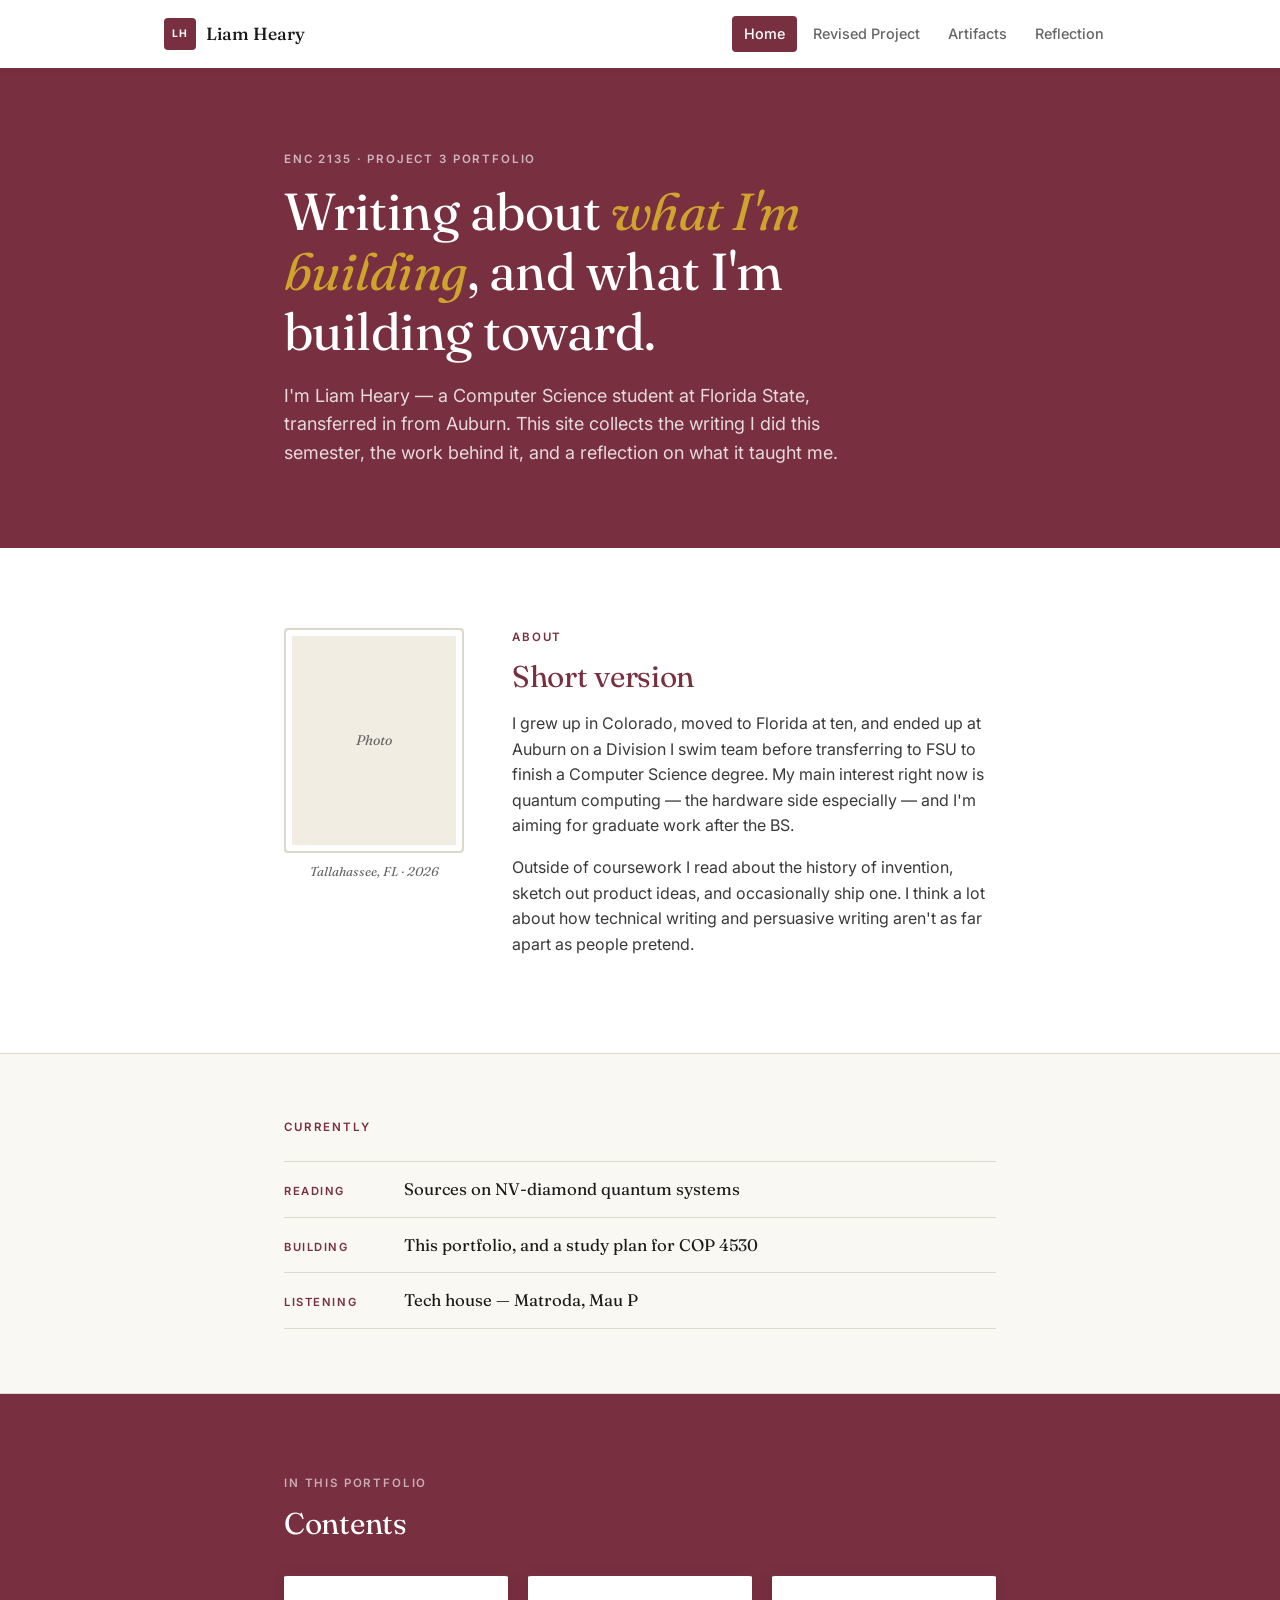
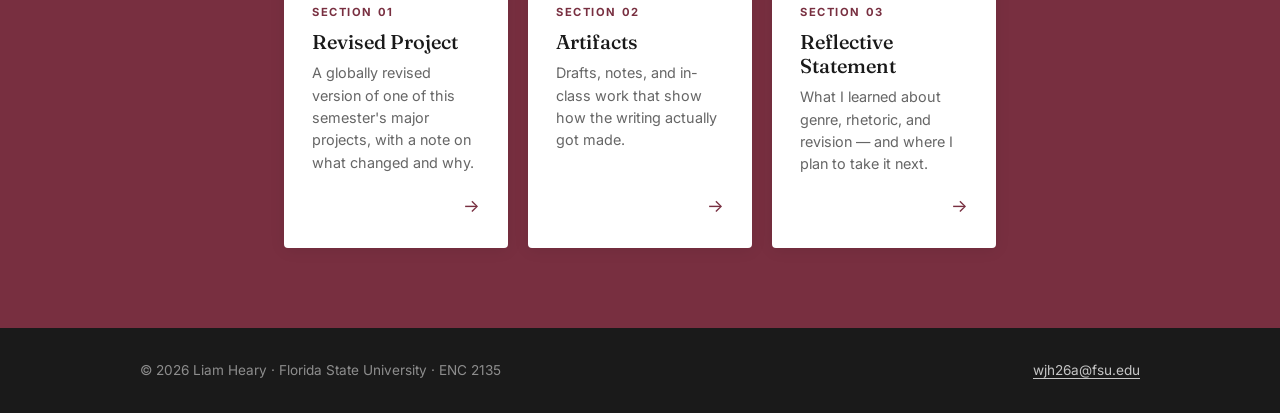
==== index.html @ 5e3b867a "Initial portfolio — ENC 2135 Project 3 All four pages complete: home, revised project (investigative" ====
<!DOCTYPE html>
<html lang="en">
<head>
  <meta charset="UTF-8" />
  <meta name="viewport" content="width=device-width, initial-scale=1.0" />
  <title>Liam Heary — ENC 2135 Portfolio</title>
  <meta name="description" content="Writing portfolio of Liam Heary, Computer Science student at Florida State University." />
  <link rel="stylesheet" href="styles.css" />
</head>
<body>
  <a class="skip-link" href="#main">Skip to content</a>

  <header class="site-header">
    <div class="wrap-wide header-row">
      <a href="index.html" class="wordmark" aria-label="Liam Heary, home">
        <span class="wordmark-badge">LH</span>
        <span class="wordmark-name">Liam Heary</span>
      </a>
      <nav class="site-nav" aria-label="Primary">
        <a href="index.html" class="is-active" aria-current="page">Home</a>
        <a href="project.html">Revised Project</a>
        <a href="artifacts.html">Artifacts</a>
        <a href="reflection.html">Reflection</a>
      </nav>
    </div>
  </header>

  <main id="main">

    <div class="hero-banner">
      <div class="wrap">
        <p class="eyebrow">ENC 2135 · Project 3 Portfolio</p>
        <h1>Writing about <em>what I'm building</em>, and what I'm building toward.</h1>
        <p class="hero-lede">
          I'm Liam Heary — a Computer Science student at Florida State,
          transferred in from Auburn. This site collects the writing I did this
          semester, the work behind it, and a reflection on what it taught me.
        </p>
      </div>
    </div>

    <div class="about-section">
      <div class="wrap">
        <div class="about-grid">
          <figure class="portrait">
            <div class="portrait-frame" aria-hidden="true">
              <span class="portrait-placeholder">Photo</span>
            </div>
            <figcaption>Tallahassee, FL · 2026</figcaption>
          </figure>
          <div class="about-body">
            <p class="eyebrow">About</p>
            <h2>Short version</h2>
            <p>
              I grew up in Colorado, moved to Florida at ten, and ended up at
              Auburn on a Division I swim team before transferring to FSU to
              finish a Computer Science degree. My main interest right now is
              quantum computing — the hardware side especially — and I'm aiming
              for graduate work after the BS.
            </p>
            <p>
              Outside of coursework I read about the history of invention,
              sketch out product ideas, and occasionally ship one. I think a
              lot about how technical writing and persuasive writing aren't as
              far apart as people pretend.
            </p>
          </div>
        </div>
      </div>
    </div>

    <div class="currently-section">
      <div class="wrap">
        <p class="eyebrow">Currently</p>
        <ul class="currently-list">
          <li>
            <span class="currently-label">Reading</span>
            <span class="currently-value">Sources on NV-diamond quantum systems</span>
          </li>
          <li>
            <span class="currently-label">Building</span>
            <span class="currently-value">This portfolio, and a study plan for COP 4530</span>
          </li>
          <li>
            <span class="currently-label">Listening</span>
            <span class="currently-value">Tech house — Matroda, Mau P</span>
          </li>
        </ul>
      </div>
    </div>

    <div class="contents-section">
      <div class="wrap">
        <p class="eyebrow">In this portfolio</p>
        <h2>Contents</h2>
        <div class="cards-grid">
          <a href="project.html" class="card">
            <span class="card-num">Section 01</span>
            <span class="card-title">Revised Project</span>
            <p class="card-desc">A globally revised version of one of this semester's major projects, with a note on what changed and why.</p>
            <span class="card-arrow">→</span>
          </a>
          <a href="artifacts.html" class="card">
            <span class="card-num">Section 02</span>
            <span class="card-title">Artifacts</span>
            <p class="card-desc">Drafts, notes, and in-class work that show how the writing actually got made.</p>
            <span class="card-arrow">→</span>
          </a>
          <a href="reflection.html" class="card">
            <span class="card-num">Section 03</span>
            <span class="card-title">Reflective Statement</span>
            <p class="card-desc">What I learned about genre, rhetoric, and revision — and where I plan to take it next.</p>
            <span class="card-arrow">→</span>
          </a>
        </div>
      </div>
    </div>

  </main>

  <footer class="site-footer">
    <div class="footer-row">
      <p>© 2026 Liam Heary · Florida State University · ENC 2135</p>
      <p><a href="mailto:wjh26a@fsu.edu">wjh26a@fsu.edu</a></p>
    </div>
  </footer>
</body>
</html>
---- styles.css ----
/* ============================================
   Liam Heary — Portfolio
   Design tokens
   ============================================ */

@import url('https://fonts.googleapis.com/css2?family=Fraunces:opsz,wght@9..144,300;9..144,400;9..144,500&family=Inter:wght@400;500;600&display=swap');

:root {
  --garnet: #782f40;
  --garnet-dark: #5a2030;
  --garnet-light: #9e3f54;
  --gold: #cfa42d;
  --paper: #faf8f3;
  --paper-warm: #f1ede2;
  --ink: #1a1a1a;
  --ink-soft: #3a3a3a;
  --slate: #666;
  --rule: #ddd8cc;
  --white: #ffffff;

  --font-display: "Fraunces", Georgia, "Times New Roman", serif;
  --font-body: "Inter", -apple-system, BlinkMacSystemFont, "Segoe UI", sans-serif;

  --max-w: 760px;
  --wide-w: 1000px;

  --radius: 4px;
  --shadow: 0 2px 16px rgba(0,0,0,0.08);
  --shadow-hover: 0 6px 32px rgba(0,0,0,0.14);
}

/* ============================================
   Reset & base
   ============================================ */

*, *::before, *::after { box-sizing: border-box; }

html {
  -webkit-text-size-adjust: 100%;
  scroll-behavior: smooth;
}

body {
  margin: 0;
  background: var(--paper);
  color: var(--ink);
  font-family: var(--font-body);
  font-size: 1rem;
  line-height: 1.6;
  -webkit-font-smoothing: antialiased;
}

img { max-width: 100%; display: block; }

a {
  color: var(--garnet);
  text-decoration: underline;
  text-decoration-thickness: 1px;
  text-underline-offset: 3px;
  transition: color 0.15s ease;
}

a:hover { color: var(--garnet-dark); }

a:focus-visible {
  outline: 2px solid var(--garnet);
  outline-offset: 3px;
  border-radius: 2px;
}

.skip-link {
  position: absolute;
  left: -9999px;
  top: 0;
  background: var(--ink);
  color: var(--paper);
  padding: 0.75rem 1rem;
  z-index: 100;
}
.skip-link:focus { left: 1rem; top: 1rem; }

.sr-only {
  position: absolute;
  width: 1px;
  height: 1px;
  padding: 0;
  margin: -1px;
  overflow: hidden;
  clip: rect(0,0,0,0);
  white-space: nowrap;
  border: 0;
}

.wrap {
  width: 100%;
  max-width: var(--max-w);
  margin: 0 auto;
  padding: 0 1.5rem;
}

.wrap-wide {
  width: 100%;
  max-width: var(--wide-w);
  margin: 0 auto;
  padding: 0 1.5rem;
}

/* ============================================
   Typography
   ============================================ */

h1, h2, h3 {
  font-family: var(--font-display);
  font-weight: 400;
  color: var(--ink);
  letter-spacing: -0.01em;
  margin: 0 0 1rem;
  line-height: 1.15;
}

h1 { font-size: clamp(2.25rem, 5vw, 3.25rem); }
h2 { font-size: clamp(1.5rem, 3vw, 1.875rem); }
h3 { font-size: 1.25rem; }

p { margin: 0 0 1rem; color: var(--ink-soft); }

.eyebrow {
  font-family: var(--font-body);
  font-size: 0.72rem;
  font-weight: 600;
  text-transform: uppercase;
  letter-spacing: 0.16em;
  color: var(--garnet);
  margin: 0 0 0.875rem;
}

/* ============================================
   Header
   ============================================ */

.site-header {
  background: var(--white);
  border-bottom: 2px solid var(--garnet);
  position: sticky;
  top: 0;
  z-index: 50;
  box-shadow: 0 1px 8px rgba(0,0,0,0.06);
}

.header-row {
  display: flex;
  align-items: center;
  justify-content: space-between;
  padding-top: 1rem;
  padding-bottom: 1rem;
  max-width: var(--wide-w);
  gap: 1rem;
}

.wordmark {
  display: inline-flex;
  align-items: center;
  gap: 0.625rem;
  text-decoration: none;
  font-family: var(--font-display);
  font-size: 1.1rem;
  font-weight: 500;
  color: var(--ink);
}

.wordmark:hover { color: var(--garnet); }

.wordmark-badge {
  display: inline-grid;
  place-items: center;
  width: 2rem;
  height: 2rem;
  background: var(--garnet);
  color: var(--white);
  font-size: 0.65rem;
  font-family: var(--font-body);
  font-weight: 700;
  letter-spacing: 0.08em;
  border-radius: var(--radius);
}

.site-nav {
  display: flex;
  gap: 0.25rem;
}

.site-nav a {
  text-decoration: none;
  color: var(--slate);
  font-size: 0.9rem;
  font-weight: 500;
  padding: 0.4rem 0.75rem;
  border-radius: var(--radius);
  transition: background 0.15s ease, color 0.15s ease;
}

.site-nav a:hover {
  background: var(--paper-warm);
  color: var(--ink);
}

.site-nav a.is-active {
  background: var(--garnet);
  color: var(--white);
}

/* ============================================
   Hero banner
   ============================================ */

.hero-banner {
  background: var(--garnet);
  color: var(--white);
  padding: clamp(3rem, 8vw, 5rem) 1.5rem;
}

.hero-banner .wrap { position: relative; }

.hero-banner .eyebrow {
  color: rgba(255,255,255,0.65);
}

.hero-banner h1 {
  color: var(--white);
  max-width: 16ch;
  margin-bottom: 1.25rem;
}

.hero-banner h1 em {
  font-style: italic;
  color: var(--gold);
}

.hero-lede {
  font-size: 1.125rem;
  line-height: 1.6;
  color: rgba(255,255,255,0.82);
  max-width: 52ch;
  margin: 0;
}

/* Inner page hero (smaller, white bg) */
.hero-inner {
  background: var(--white);
  border-bottom: 1px solid var(--rule);
  padding: clamp(2.5rem, 6vw, 4rem) 1.5rem;
}

.hero-inner h1 { color: var(--ink); }
.hero-inner .hero-lede { color: var(--slate); }

/* ============================================
   About section
   ============================================ */

.about-section {
  padding: clamp(3rem, 7vw, 5rem) 1.5rem;
  background: var(--white);
  border-bottom: 1px solid var(--rule);
}

.about-grid {
  display: grid;
  grid-template-columns: 180px 1fr;
  gap: 3rem;
  align-items: start;
}

@media (max-width: 600px) {
  .about-grid { grid-template-columns: 1fr; gap: 2rem; }
}

.portrait { margin: 0; }

.portrait-frame {
  aspect-ratio: 4/5;
  background: var(--paper-warm);
  border: 2px solid var(--rule);
  border-radius: var(--radius);
  display: grid;
  place-items: center;
  overflow: hidden;
  position: relative;
}

.portrait-frame::after {
  content: "";
  position: absolute;
  inset: 0;
  border: 6px solid var(--white);
  pointer-events: none;
  border-radius: var(--radius);
}

.portrait-placeholder {
  font-family: var(--font-display);
  font-style: italic;
  color: var(--slate);
  font-size: 0.875rem;
}

.portrait figcaption {
  margin-top: 0.5rem;
  font-size: 0.8rem;
  color: var(--slate);
  font-style: italic;
  font-family: var(--font-display);
  text-align: center;
}

.about-body h2 { margin-top: 0; color: var(--garnet); }

/* ============================================
   Currently
   ============================================ */

.currently-section {
  padding: clamp(2.5rem, 6vw, 4rem) 1.5rem;
  background: var(--paper);
  border-bottom: 1px solid var(--rule);
}

.currently-list {
  list-style: none;
  padding: 0;
  margin: 1.5rem 0 0;
  display: flex;
  flex-direction: column;
  gap: 0;
}

.currently-list li {
  display: grid;
  grid-template-columns: 6rem 1fr;
  gap: 1.5rem;
  padding: 0.875rem 0;
  border-bottom: 1px solid var(--rule);
  align-items: baseline;
}

.currently-list li:first-child { border-top: 1px solid var(--rule); }

.currently-label {
  font-size: 0.7rem;
  font-weight: 600;
  text-transform: uppercase;
  letter-spacing: 0.14em;
  color: var(--garnet);
}

.currently-value {
  font-family: var(--font-display);
  font-size: 1.05rem;
  color: var(--ink);
}

/* ============================================
   Contents cards
   ============================================ */

.contents-section {
  padding: clamp(3rem, 7vw, 5rem) 1.5rem;
  background: var(--garnet);
}

.contents-section .eyebrow { color: rgba(255,255,255,0.6); }
.contents-section h2 { color: var(--white); margin-bottom: 2rem; }

.cards-grid {
  display: grid;
  grid-template-columns: repeat(3, 1fr);
  gap: 1.25rem;
}

@media (max-width: 680px) {
  .cards-grid { grid-template-columns: 1fr; }
}

.card {
  background: var(--white);
  border-radius: var(--radius);
  padding: 1.75rem;
  text-decoration: none;
  color: var(--ink);
  display: flex;
  flex-direction: column;
  gap: 0.5rem;
  box-shadow: var(--shadow);
  transition: transform 0.2s ease, box-shadow 0.2s ease;
  border-top: 3px solid var(--garnet);
}

.card:hover {
  transform: translateY(-3px);
  box-shadow: var(--shadow-hover);
  color: var(--ink);
}

.card-num {
  font-size: 0.7rem;
  font-weight: 700;
  text-transform: uppercase;
  letter-spacing: 0.14em;
  color: var(--garnet);
}

.card-title {
  font-family: var(--font-display);
  font-size: 1.25rem;
  font-weight: 500;
  color: var(--ink);
  line-height: 1.2;
}

.card-desc {
  font-size: 0.9rem;
  color: var(--slate);
  line-height: 1.55;
  margin: 0;
  flex-grow: 1;
}

.card-arrow {
  font-size: 1.1rem;
  color: var(--garnet);
  margin-top: 0.5rem;
  align-self: flex-end;
  transition: transform 0.2s ease;
}

.card:hover .card-arrow { transform: translateX(4px); }

/* ============================================
   Page sections (inner pages)
   ============================================ */

.page-section {
  padding: clamp(2.5rem, 6vw, 4rem) 1.5rem;
  border-bottom: 1px solid var(--rule);
}

.page-section:last-of-type { border-bottom: none; }

.section-header {
  margin-bottom: 2rem;
  padding-bottom: 1.25rem;
  border-bottom: 1px solid var(--rule);
  display: flex;
  align-items: flex-start;
  justify-content: space-between;
  flex-wrap: wrap;
  gap: 1rem;
}

.section-header h2 { margin: 0; }

/* ============================================
   Artifact blocks
   ============================================ */

.artifact-card {
  background: var(--white);
  border: 1px solid var(--rule);
  border-radius: var(--radius);
  padding: 2rem;
  box-shadow: var(--shadow);
}

.artifact-meta {
  font-size: 0.8rem;
  color: var(--slate);
  font-family: var(--font-display);
  font-style: italic;
  margin: 0.25rem 0 1rem;
}

.artifact-body { margin-bottom: 1.5rem; }

.btn-pdf {
  display: inline-flex;
  align-items: center;
  gap: 0.5rem;
  font-size: 0.9rem;
  font-weight: 600;
  text-decoration: none;
  color: var(--white);
  background: var(--garnet);
  padding: 0.6rem 1.25rem;
  border-radius: var(--radius);
  transition: background 0.15s ease;
}

.btn-pdf:hover {
  background: var(--garnet-dark);
  color: var(--white);
  text-decoration: none;
}

.btn-pdf::before { content: "↗ "; }

/* ============================================
   Score tables (essay scorecards)
   ============================================ */

.score-table {
  width: 100%;
  border-collapse: collapse;
  margin: 1.5rem 0 2rem;
  font-size: 0.9rem;
  overflow-x: auto;
  display: block;
}

.score-table th {
  background: var(--garnet);
  color: var(--white);
  padding: 0.625rem 0.875rem;
  text-align: left;
  font-family: var(--font-body);
  font-weight: 600;
  font-size: 0.8rem;
  letter-spacing: 0.03em;
}

.score-table td {
  padding: 0.625rem 0.875rem;
  border-bottom: 1px solid var(--rule);
  color: var(--ink-soft);
  vertical-align: top;
}

.score-table tr:last-child td { border-bottom: none; }

.score-table td:first-child {
  font-weight: 600;
  color: var(--ink);
  font-family: var(--font-display);
  font-size: 1rem;
  white-space: nowrap;
}

.score-table td.score {
  font-weight: 700;
  font-size: 1.1rem;
  text-align: center;
  color: var(--garnet);
}

.score-table td.tally {
  font-weight: 700;
  text-align: center;
  font-size: 0.95rem;
}

.score-table tr:nth-child(even) td { background: var(--paper-warm); }

/* ============================================
   Placeholder blocks
   ============================================ */

.placeholder {
  background: #fffaeb;
  border: 1.5px dashed #e0b800;
  padding: 1rem 1.25rem;
  border-radius: var(--radius);
  font-family: var(--font-body);
  color: #7a5c00;
  font-size: 0.9rem;
  line-height: 1.55;
  display: block;
  margin-bottom: 1rem;
}

.placeholder-label {
  display: block;
  font-size: 0.65rem;
  font-weight: 700;
  text-transform: uppercase;
  letter-spacing: 0.14em;
  color: #c49000;
  margin-bottom: 0.4rem;
}

/* ============================================
   Prose
   ============================================ */

.prose { max-width: 65ch; }
.prose h2 { font-size: 1.25rem; margin-top: 2rem; color: var(--garnet); }
.prose p { margin-bottom: 1.25rem; }

/* ============================================
   Revisions note
   ============================================ */

.revisions-note {
  margin-top: 2.5rem;
  padding: 1.75rem;
  background: var(--paper-warm);
  border-left: 3px solid var(--garnet);
  border-radius: 0 var(--radius) var(--radius) 0;
}

.revisions-note h3 {
  margin-top: 0;
  color: var(--garnet);
  font-size: 0.875rem;
  font-family: var(--font-body);
  font-weight: 700;
  text-transform: uppercase;
  letter-spacing: 0.1em;
}

/* ============================================
   Footer
   ============================================ */

.site-footer {
  background: var(--ink);
  padding: 2rem 1.5rem;
}

.footer-row {
  display: flex;
  justify-content: space-between;
  align-items: center;
  flex-wrap: wrap;
  gap: 0.75rem;
  max-width: var(--wide-w);
  margin: 0 auto;
  font-size: 0.85rem;
}

.footer-row p { margin: 0; color: rgba(255,255,255,0.5); }
.footer-row a { color: rgba(255,255,255,0.75); }
.footer-row a:hover { color: var(--white); }

/* ============================================
   Mobile tweaks
   ============================================ */

@media (max-width: 540px) {
  .site-nav { gap: 0.125rem; }
  .site-nav a { padding: 0.35rem 0.5rem; font-size: 0.82rem; }
  .wordmark-name { display: none; }
}

/* ============================================
   Reduced motion
   ============================================ */

@media (prefers-reduced-motion: reduce) {
  *, *::before, *::after {
    animation-duration: 0.01ms !important;
    transition-duration: 0.01ms !important;
  }
  html { scroll-behavior: auto; }
}
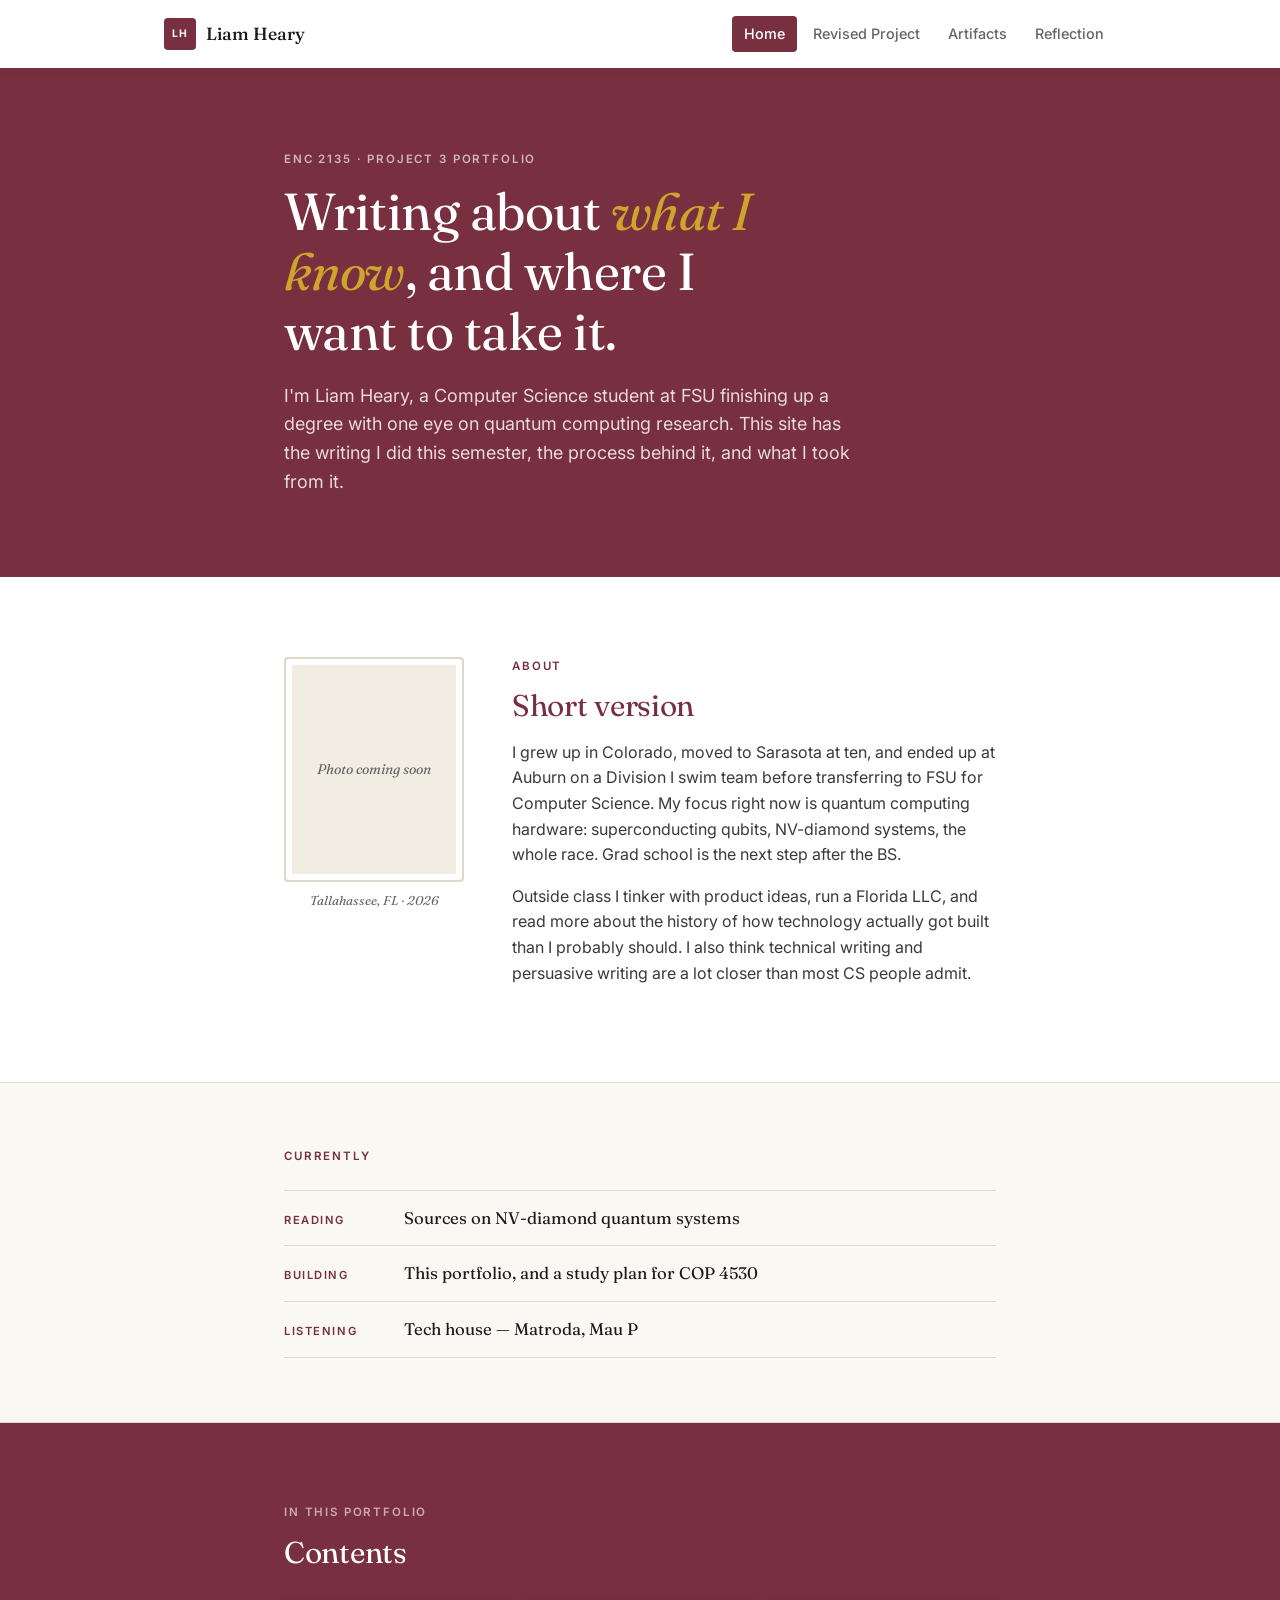
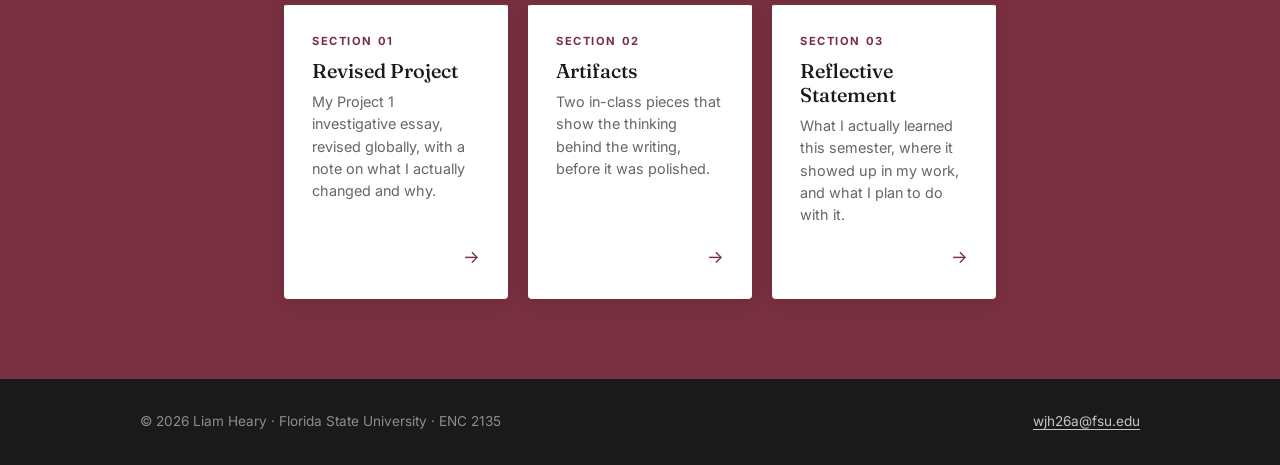
==== commit dc5e580a: "revise copy, wire photo placeholder" ====
--- a/index.html
+++ b/index.html
@@ -30,11 +30,11 @@
     <div class="hero-banner">
       <div class="wrap">
         <p class="eyebrow">ENC 2135 · Project 3 Portfolio</p>
-        <h1>Writing about <em>what I'm building</em>, and what I'm building toward.</h1>
+        <h1>Writing about <em>what I know</em>, and where I want to take it.</h1>
         <p class="hero-lede">
-          I'm Liam Heary — a Computer Science student at Florida State,
-          transferred in from Auburn. This site collects the writing I did this
-          semester, the work behind it, and a reflection on what it taught me.
+          I'm Liam Heary, a Computer Science student at FSU finishing up a degree
+          with one eye on quantum computing research. This site has the writing I
+          did this semester, the process behind it, and what I took from it.
         </p>
       </div>
     </div>
@@ -43,8 +43,8 @@
       <div class="wrap">
         <div class="about-grid">
           <figure class="portrait">
-            <div class="portrait-frame" aria-hidden="true">
-              <span class="portrait-placeholder">Photo</span>
+            <div class="portrait-frame">
+              <img src="photo.jpg" alt="Liam Heary" onerror="this.parentElement.innerHTML='<span class=\'portrait-placeholder\'>Photo coming soon</span>'" />
             </div>
             <figcaption>Tallahassee, FL · 2026</figcaption>
           </figure>
@@ -52,17 +52,17 @@
             <p class="eyebrow">About</p>
             <h2>Short version</h2>
             <p>
-              I grew up in Colorado, moved to Florida at ten, and ended up at
-              Auburn on a Division I swim team before transferring to FSU to
-              finish a Computer Science degree. My main interest right now is
-              quantum computing — the hardware side especially — and I'm aiming
-              for graduate work after the BS.
+              I grew up in Colorado, moved to Sarasota at ten, and ended up at
+              Auburn on a Division I swim team before transferring to FSU for
+              Computer Science. My focus right now is quantum computing hardware:
+              superconducting qubits, NV-diamond systems, the whole race. Grad
+              school is the next step after the BS.
             </p>
             <p>
-              Outside of coursework I read about the history of invention,
-              sketch out product ideas, and occasionally ship one. I think a
-              lot about how technical writing and persuasive writing aren't as
-              far apart as people pretend.
+              Outside class I tinker with product ideas, run a Florida LLC, and
+              read more about the history of how technology actually got built
+              than I probably should. I also think technical writing and
+              persuasive writing are a lot closer than most CS people admit.
             </p>
           </div>
         </div>
@@ -97,19 +97,19 @@
           <a href="project.html" class="card">
             <span class="card-num">Section 01</span>
             <span class="card-title">Revised Project</span>
-            <p class="card-desc">A globally revised version of one of this semester's major projects, with a note on what changed and why.</p>
+            <p class="card-desc">My Project 1 investigative essay, revised globally, with a note on what I actually changed and why.</p>
             <span class="card-arrow">→</span>
           </a>
           <a href="artifacts.html" class="card">
             <span class="card-num">Section 02</span>
             <span class="card-title">Artifacts</span>
-            <p class="card-desc">Drafts, notes, and in-class work that show how the writing actually got made.</p>
+            <p class="card-desc">Two in-class pieces that show the thinking behind the writing, before it was polished.</p>
             <span class="card-arrow">→</span>
           </a>
           <a href="reflection.html" class="card">
             <span class="card-num">Section 03</span>
             <span class="card-title">Reflective Statement</span>
-            <p class="card-desc">What I learned about genre, rhetoric, and revision — and where I plan to take it next.</p>
+            <p class="card-desc">What I actually learned this semester, where it showed up in my work, and what I plan to do with it.</p>
             <span class="card-arrow">→</span>
           </a>
         </div>
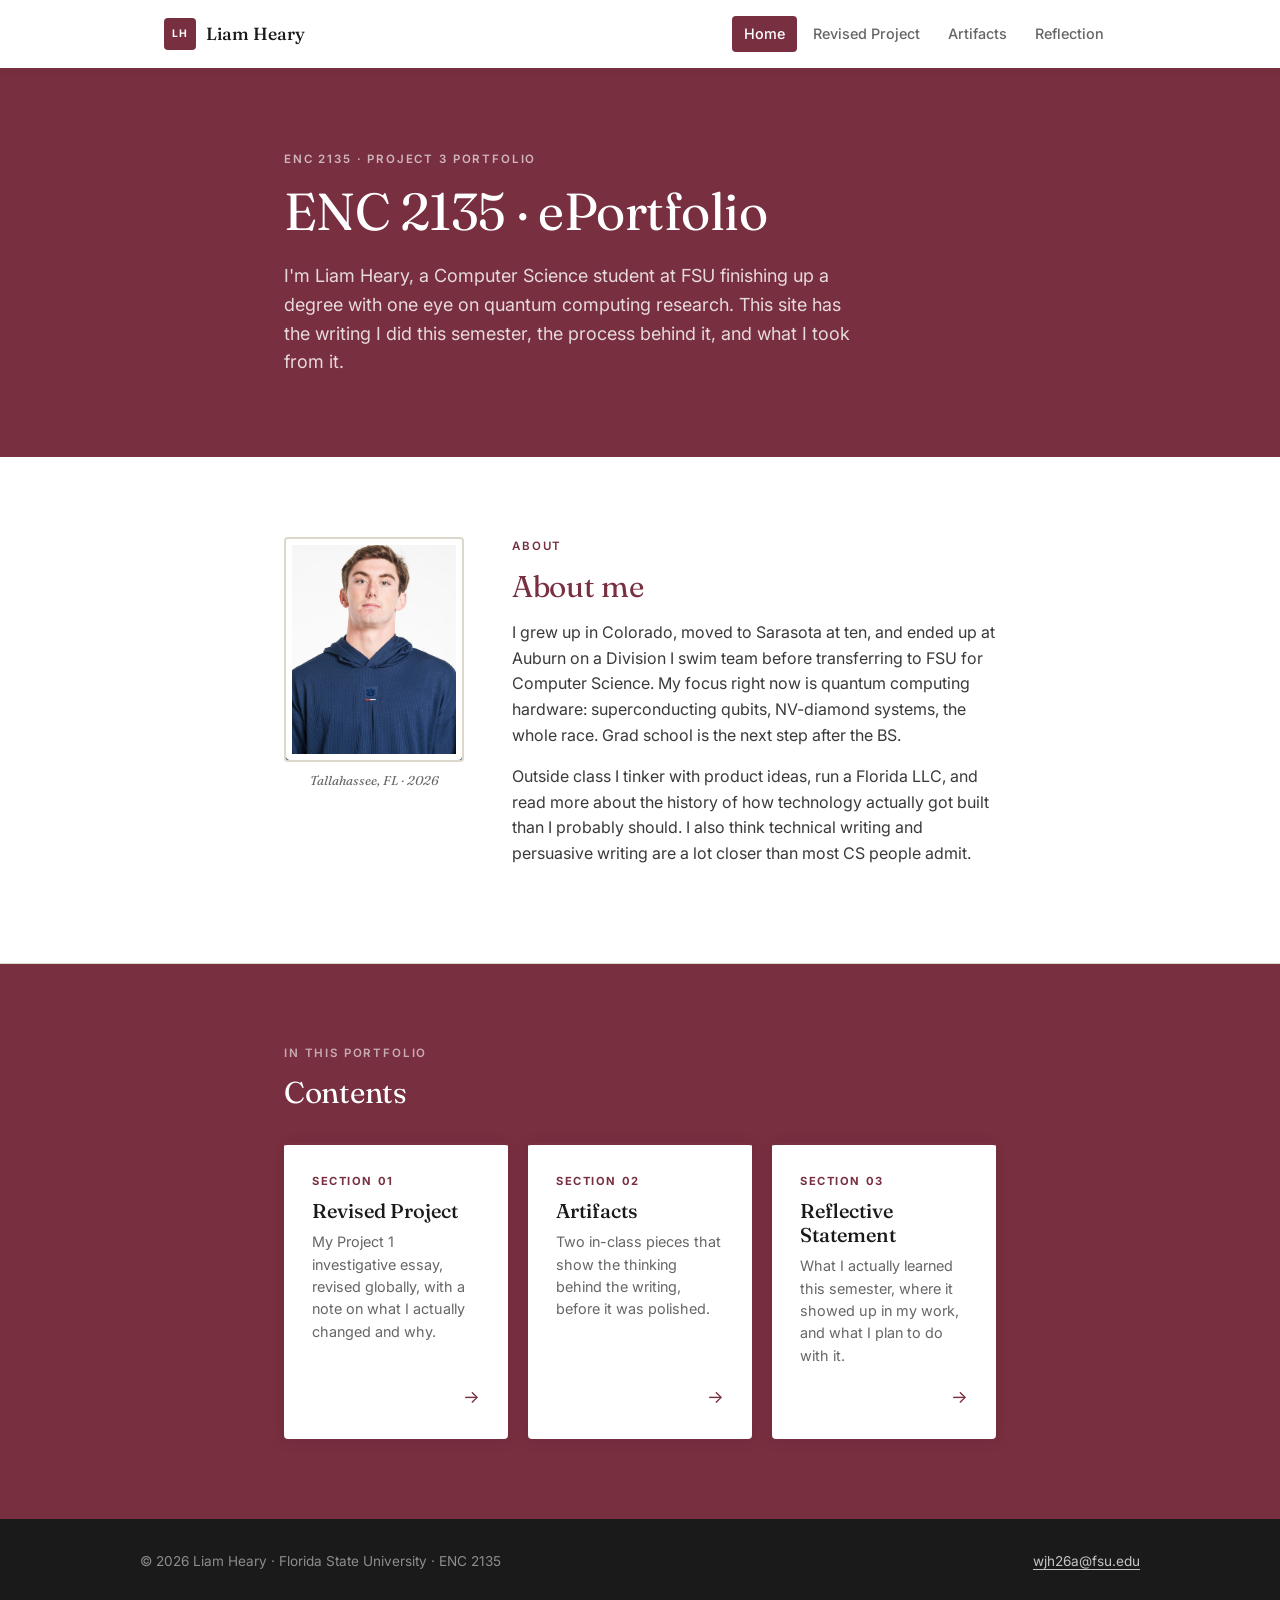
==== commit 3a559288: "remove currently section, fix photo, update title and about heading" ====
--- a/index.html
+++ b/index.html
@@ -30,7 +30,7 @@
     <div class="hero-banner">
       <div class="wrap">
         <p class="eyebrow">ENC 2135 · Project 3 Portfolio</p>
-        <h1>Writing about <em>what I know</em>, and where I want to take it.</h1>
+        <h1>ENC 2135 · ePortfolio</h1>
         <p class="hero-lede">
           I'm Liam Heary, a Computer Science student at FSU finishing up a degree
           with one eye on quantum computing research. This site has the writing I
@@ -50,7 +50,7 @@
           </figure>
           <div class="about-body">
             <p class="eyebrow">About</p>
-            <h2>Short version</h2>
+            <h2>About me</h2>
             <p>
               I grew up in Colorado, moved to Sarasota at ten, and ended up at
               Auburn on a Division I swim team before transferring to FSU for
@@ -66,26 +66,6 @@
             </p>
           </div>
         </div>
-      </div>
-    </div>
-
-    <div class="currently-section">
-      <div class="wrap">
-        <p class="eyebrow">Currently</p>
-        <ul class="currently-list">
-          <li>
-            <span class="currently-label">Reading</span>
-            <span class="currently-value">Sources on NV-diamond quantum systems</span>
-          </li>
-          <li>
-            <span class="currently-label">Building</span>
-            <span class="currently-value">This portfolio, and a study plan for COP 4530</span>
-          </li>
-          <li>
-            <span class="currently-label">Listening</span>
-            <span class="currently-value">Tech house — Matroda, Mau P</span>
-          </li>
-        </ul>
       </div>
     </div>
 
